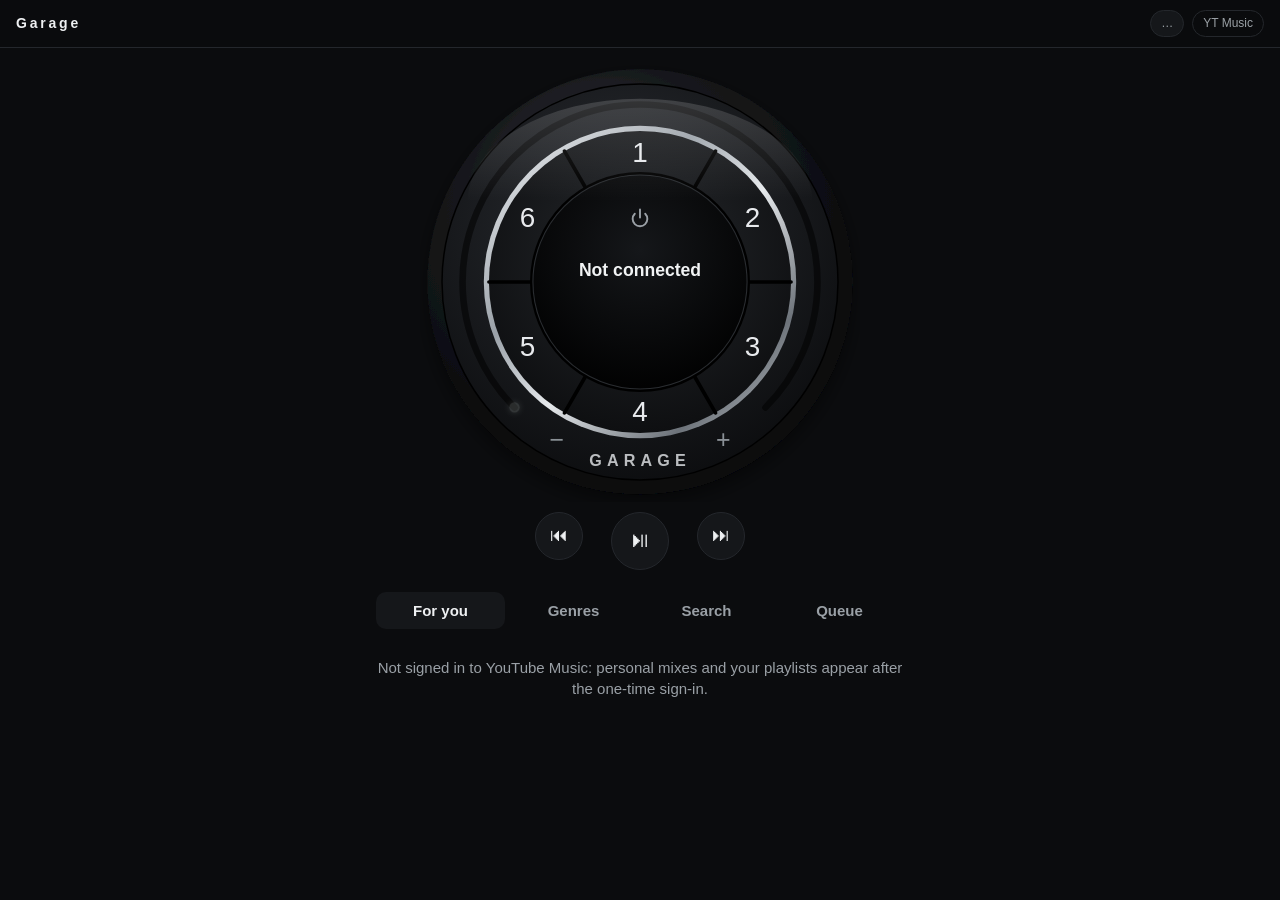
==== static/garage.html @ 5c854ef7 "Add garage SoundTouch controller and YouTube Music Drive the garage Bose SoundTouch SA-4 from bulb_v" ====
<!DOCTYPE html>
<html lang="en">
<head>
<meta charset="utf-8">
<meta name="viewport" content="width=device-width, initial-scale=1, viewport-fit=cover">
<meta name="apple-mobile-web-app-capable" content="yes">
<meta name="mobile-web-app-capable" content="yes">
<meta name="apple-mobile-web-app-status-bar-style" content="black-translucent">
<meta name="apple-mobile-web-app-title" content="Garage">
<meta name="theme-color" content="#0b0c0e">
<link rel="apple-touch-icon" href="/static/garage-icon.png">
<title>Garage</title>
<link rel="stylesheet" href="/static/garage.css">
</head>
<body>
<header class="top">
  <div class="brand">Garage</div>
  <button id="device-pill" class="pill" type="button">…</button>
  <span id="ytm-pill" class="pill ghost" title="YouTube Music">YT Music</span>
</header>

<main>
  <section class="controller-wrap">
    <svg id="ctl" viewBox="0 0 600 600" aria-label="Garage controller"></svg>
  </section>

  <section class="transport" aria-label="Playback">
    <button id="t-prev" class="tbtn" type="button" aria-label="Previous">⏮</button>
    <button id="t-play" class="tbtn big" type="button" aria-label="Play or pause">⏯</button>
    <button id="t-next" class="tbtn" type="button" aria-label="Next">⏭</button>
  </section>

  <nav class="tabs" role="tablist">
    <button class="tab active" data-tab="foryou" type="button">For you</button>
    <button class="tab" data-tab="genres" type="button">Genres</button>
    <button class="tab" data-tab="search" type="button">Search</button>
    <button class="tab" data-tab="queue" type="button">Queue</button>
  </nav>

  <section id="tab-foryou" class="panel active"></section>

  <section id="tab-genres" class="panel">
    <div id="genre-chips" class="chips"></div>
    <div id="genre-head" class="subhead hidden">
      <button id="genre-back" class="link" type="button">‹ Genres</button>
      <span id="genre-title"></span>
    </div>
    <div id="genre-items" class="list"></div>
  </section>

  <section id="tab-search" class="panel">
    <form id="search-form" class="search" autocomplete="off">
      <input id="search-q" type="search" placeholder="Songs, artists, albums…" enterkeyhint="search">
      <button type="submit">Search</button>
    </form>
    <div class="seg" id="search-kind">
      <button type="button" data-kind="songs" class="on">Songs</button>
      <button type="button" data-kind="albums">Albums</button>
      <button type="button" data-kind="playlists">Playlists</button>
      <button type="button" data-kind="videos">Videos</button>
    </div>
    <div id="search-results" class="list"></div>
  </section>

  <section id="tab-queue" class="panel">
    <div id="queue-list" class="list"></div>
  </section>
</main>

<div id="toast" class="toast" role="status" aria-live="polite"></div>
<script src="/static/garage.js"></script>
</body>
</html>
---- static/garage.css ----
:root {
  --bg: #0b0c0e;
  --panel: #15171a;
  --line: #24272c;
  --ink: #eef0f2;
  --mute: #9aa0a6;
  --green: #3ddc84;
  --amber: #ffcf70;
  --red: #ff6b6b;
  color-scheme: dark;
}
* { box-sizing: border-box; -webkit-tap-highlight-color: transparent; }
html, body { margin: 0; background: var(--bg); color: var(--ink);
  font: 15px/1.4 -apple-system, BlinkMacSystemFont, "Segoe UI", Roboto, sans-serif; }
body { padding: env(safe-area-inset-top) 0 calc(env(safe-area-inset-bottom) + 16px); }
button { font: inherit; color: inherit; cursor: pointer; }
.hidden { display: none !important; }

.top { position: sticky; top: 0; z-index: 5; display: flex; align-items: center; gap: 8px;
  padding: 10px 16px; background: rgba(11,12,14,.92); backdrop-filter: blur(10px);
  border-bottom: 1px solid var(--line); }
.brand { font-weight: 700; letter-spacing: .2em; font-size: 14px; flex: 1; }
.pill { border: 1px solid var(--line); background: var(--panel); border-radius: 999px;
  padding: 4px 10px; font-size: 12px; color: var(--mute); white-space: nowrap; }
.pill.ok { color: var(--green); border-color: rgba(61,220,132,.35); }
.pill.warn { color: var(--amber); border-color: rgba(255,207,112,.35); }
.pill.ghost { background: none; }

main { max-width: 560px; margin: 0 auto; padding: 0 16px; }
.controller-wrap { padding: 14px 0 4px; }
#ctl { display: block; width: 100%; max-width: 440px; margin: 0 auto; user-select: none;
  -webkit-user-select: none; touch-action: manipulation; }
#ctl .ring { cursor: grab; touch-action: none; }
#ctl .seg { cursor: pointer; fill: transparent; transition: fill .2s; }
#ctl .seg.on { fill: rgba(61,220,132,.10); }
#ctl .num { font: 500 38px -apple-system, Roboto, sans-serif; fill: #e8eaed; pointer-events: none;
  text-anchor: middle; dominant-baseline: central; }
#ctl .num.on { fill: var(--green); filter: url(#glow); }
#ctl .l1 { font: 600 24px -apple-system, Roboto, sans-serif; fill: #f1f3f4; text-anchor: middle; }
#ctl .l2 { font: 400 18px -apple-system, Roboto, sans-serif; fill: var(--mute); text-anchor: middle; }
#ctl .l3 { font: 400 16px -apple-system, Roboto, sans-serif; fill: var(--mute); text-anchor: middle; }
#ctl .live { fill: var(--green); font-weight: 600; }
#ctl .preview { fill: var(--amber); }
#ctl .gauge-bg { fill: none; stroke: #000; stroke-width: 9; stroke-linecap: round; opacity: .55; }
#ctl .gauge { fill: none; stroke: var(--green); stroke-width: 6; stroke-linecap: round; filter: url(#glow); }
#ctl .knob { fill: #e8f5ee; filter: url(#glow); }
#ctl .key { font: 300 34px -apple-system, Roboto, sans-serif; fill: #8a9096; text-anchor: middle;
  dominant-baseline: central; cursor: pointer; }
#ctl.off .gauge, #ctl.off .knob { opacity: .15; }

.transport { display: flex; justify-content: center; gap: 28px; padding: 6px 0 14px; }
.tbtn { width: 48px; height: 48px; border-radius: 50%; border: 1px solid var(--line);
  background: var(--panel); font-size: 18px; }
.tbtn.big { width: 58px; height: 58px; font-size: 22px; }
.tbtn:active { transform: scale(.95); }

.tabs { position: sticky; top: 49px; z-index: 4; display: flex; gap: 4px; padding: 8px 0;
  background: var(--bg); }
.tab { flex: 1; border: 0; background: none; padding: 8px 4px; border-radius: 10px; color: var(--mute);
  font-weight: 600; }
.tab.active { background: var(--panel); color: var(--ink); }
.panel { display: none; padding-bottom: 24px; }
.panel.active { display: block; }

.shelf h3, .subhead { font-size: 13px; text-transform: uppercase; letter-spacing: .08em;
  color: var(--mute); margin: 16px 0 8px; display: flex; gap: 10px; align-items: center; }
.cards { display: flex; gap: 12px; overflow-x: auto; scroll-snap-type: x mandatory; padding-bottom: 6px; }
.card { flex: 0 0 136px; scroll-snap-align: start; background: none; border: 0; padding: 0; text-align: left; }
.card img, .card .noimg { width: 136px; height: 136px; border-radius: 10px; object-fit: cover;
  background: var(--panel); display: block; }
.card .t { font-size: 13px; margin-top: 6px; display: -webkit-box; -webkit-line-clamp: 2;
  -webkit-box-orient: vertical; overflow: hidden; }
.card .s { font-size: 12px; color: var(--mute); white-space: nowrap; overflow: hidden; text-overflow: ellipsis; }

.chips { display: flex; flex-wrap: wrap; gap: 8px; padding-top: 6px; }
.chip { border: 1px solid var(--line); background: var(--panel); border-radius: 999px; padding: 7px 13px;
  font-size: 14px; }
.chip.mood { border-style: dashed; }

.search { display: flex; gap: 8px; padding-top: 6px; }
.search input { flex: 1; min-width: 0; padding: 10px 12px; border-radius: 10px; border: 1px solid var(--line);
  background: var(--panel); color: var(--ink); font-size: 16px; }
.search button { border: 0; border-radius: 10px; background: var(--green); color: #062612; font-weight: 700;
  padding: 0 14px; }
.seg { display: flex; gap: 4px; margin: 10px 0 4px; }
.seg button { flex: 1; border: 1px solid var(--line); background: none; border-radius: 8px; padding: 6px 0;
  font-size: 13px; color: var(--mute); }
.seg button.on { background: var(--panel); color: var(--ink); }

.list { display: flex; flex-direction: column; }
.row { display: flex; align-items: center; gap: 10px; padding: 8px 0; border-bottom: 1px solid var(--line); }
.row img, .row .noimg { width: 48px; height: 48px; border-radius: 6px; object-fit: cover; flex: 0 0 48px;
  background: var(--panel); }
.row .meta { flex: 1; min-width: 0; }
.row .t { white-space: nowrap; overflow: hidden; text-overflow: ellipsis; }
.row .s { font-size: 12px; color: var(--mute); white-space: nowrap; overflow: hidden; text-overflow: ellipsis; }
.row.current .t { color: var(--green); font-weight: 600; }
.row.pending { opacity: .55; }
.act { border: 1px solid var(--line); background: var(--panel); border-radius: 8px; min-width: 36px; height: 34px;
  font-size: 15px; padding: 0 8px; }
.act.play { color: var(--green); }
.empty { color: var(--mute); padding: 20px 0; text-align: center; }
.link { border: 0; background: none; color: var(--green); padding: 0; font: inherit; text-transform: none;
  letter-spacing: 0; }

.toast { position: fixed; left: 50%; bottom: calc(env(safe-area-inset-bottom) + 18px); transform: translateX(-50%);
  background: #23262b; color: var(--ink); border: 1px solid var(--line); border-radius: 12px; padding: 10px 14px;
  font-size: 14px; opacity: 0; transition: opacity .25s; pointer-events: none; max-width: calc(100% - 32px); }
.toast.show { opacity: 1; }
.toast.err { border-color: rgba(255,107,107,.5); color: var(--red); }
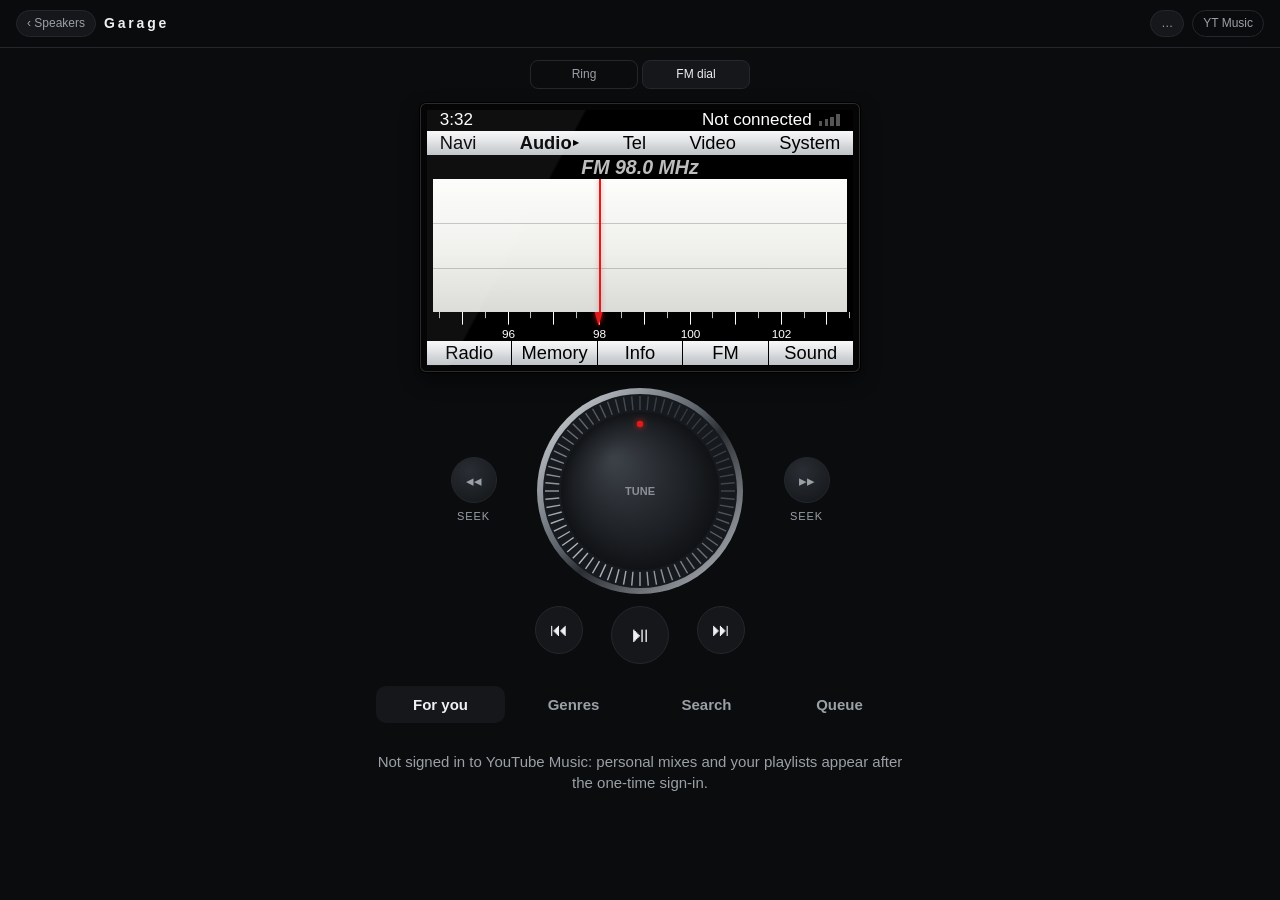
==== commit e86b97ec: "Add FM dial skin to the garage page and open it for Bose_out Give /garage a second controller look: " ====
--- a/static/garage.html
+++ b/static/garage.html
@@ -14,14 +14,49 @@
 </head>
 <body>
 <header class="top">
+  <a class="pill" href="/#speakers" title="Back to Bulb Voice and pick a speaker">‹ Speakers</a>
   <div class="brand">Garage</div>
   <button id="device-pill" class="pill" type="button">…</button>
   <span id="ytm-pill" class="pill ghost" title="YouTube Music">YT Music</span>
 </header>
 
 <main>
-  <section class="controller-wrap">
+  <div class="skin" role="group" aria-label="Controller style">
+    <button type="button" data-skin="ring">Ring</button>
+    <button type="button" data-skin="dial">FM dial</button>
+  </div>
+
+  <section class="controller-wrap" id="ring-wrap">
     <svg id="ctl" viewBox="0 0 600 600" aria-label="Garage controller"></svg>
+  </section>
+
+  <!-- FM dial: 2010s Mercedes (W212 Audio 20) radio screen over the same presets -->
+  <section class="dial-wrap hidden" id="dial-wrap">
+    <div class="bezel">
+      <div class="lcd" id="lcd">
+        <div class="sbar"><span id="d-clock"></span><span><span id="d-dev"></span><span class="sig" aria-hidden="true"><i></i><i></i><i></i><i></i></span></span></div>
+        <div class="bar" aria-hidden="true"><span>Navi</span><span class="sel">Audio</span><span>Tel</span><span>Video</span><span>System</span></div>
+        <div class="fstrip" id="d-strip" aria-live="polite"></div>
+        <div class="dialp" id="d-panel">
+          <div class="needle"></div>
+          <div class="mem" id="d-mem" hidden></div>
+          <div class="vol" id="d-vol" hidden>
+            <span class="vl"><span>Volume</span><span id="d-voldev"></span></span>
+            <span class="vn" id="d-vn"></span>
+            <div class="vbar"><i id="d-vfill"></i></div>
+          </div>
+        </div>
+        <div class="scale"><canvas id="d-scale" aria-hidden="true"></canvas></div>
+        <div class="bar keys" role="group" aria-label="Radio keys">
+          <button type="button" id="k-radio">Radio</button><button type="button" id="k-mem">Memory</button><button type="button" id="k-info">Info</button><button type="button" id="k-fm">FM</button><button type="button" id="k-sound">Sound</button>
+        </div>
+      </div>
+    </div>
+    <div class="dial">
+      <div class="side"><button class="sbtn" type="button" id="d-seekdn" aria-label="Previous station">◂◂</button>Seek</div>
+      <div class="dknob" id="d-knob" tabindex="0" role="slider" aria-label="Tuning wheel"><canvas id="d-knobc"></canvas></div>
+      <div class="side"><button class="sbtn" type="button" id="d-seekup" aria-label="Next station">▸▸</button>Seek</div>
+    </div>
   </section>
 
   <section class="transport" aria-label="Playback">
--- a/static/garage.css
+++ b/static/garage.css
@@ -25,6 +25,7 @@
 .pill.ok { color: var(--green); border-color: rgba(61,220,132,.35); }
 .pill.warn { color: var(--amber); border-color: rgba(255,207,112,.35); }
 .pill.ghost { background: none; }
+a.pill { text-decoration: none; }
 
 main { max-width: 560px; margin: 0 auto; padding: 0 16px; }
 .controller-wrap { padding: 14px 0 4px; }
@@ -47,6 +48,94 @@
 #ctl .key { font: 300 34px -apple-system, Roboto, sans-serif; fill: #8a9096; text-anchor: middle;
   dominant-baseline: central; cursor: pointer; }
 #ctl.off .gauge, #ctl.off .knob { opacity: .15; }
+
+.skin { display: flex; gap: 4px; max-width: 220px; margin: 12px auto 0; }
+.skin button { flex: 1; border: 1px solid var(--line); background: none; border-radius: 8px; padding: 5px 0;
+  font-size: 12px; color: var(--mute); }
+.skin button.on { background: var(--panel); color: var(--ink); }
+
+/* ---- FM dial: W212 Audio 20 screen (5.8" 400x240, 5:3) scaled to the page width ---- */
+.dial-wrap { padding: 14px 0 4px; max-width: 440px; margin: 0 auto; }
+.bezel { padding: 7px; border-radius: 6px; background: #050505;
+  box-shadow: inset 0 0 0 1px #2b2b2b, 0 0 0 1px #000, 0 8px 18px rgba(0,0,0,.5); }
+.lcd { aspect-ratio: 5 / 3; background: #000; position: relative; overflow: hidden; container-type: inline-size;
+  display: grid; grid-template-rows: 8% 10% 9% 1fr 11% 10%; user-select: none; -webkit-user-select: none;
+  font-family: "Avenir Next Condensed", "Roboto Condensed", "Arial Narrow", "Helvetica Neue", sans-serif; }
+.lcd::after { content: ""; position: absolute; inset: 0; pointer-events: none;
+  background: linear-gradient(118deg, rgba(255,255,255,.06) 0 28%, transparent 28.5%); }
+.sbar { display: flex; justify-content: space-between; align-items: center; padding: 0 3cqw; color: #fff;
+  font-size: 4cqw; font-weight: 500; }
+.sbar > span { display: inline-flex; align-items: center; gap: 1.6cqw; }
+.sig { display: inline-flex; gap: .5cqw; align-items: flex-end; height: 2.8cqw; }
+.sig i { width: .9cqw; background: #fff; display: block; }
+.sig i:nth-child(1) { height: 40%; } .sig i:nth-child(2) { height: 60%; }
+.sig i:nth-child(3) { height: 80%; } .sig i:nth-child(4) { height: 100%; }
+.lcd.off .sig i { background: #555; }
+.bar { display: flex; justify-content: space-between; align-items: stretch; padding: 0 2cqw; color: #000;
+  background: linear-gradient(180deg, #f7f8f9 0%, #e3e5e7 40%, #cfd2d5 70%, #bfc3c7 100%);
+  font-size: 4.3cqw; font-weight: 500; border-top: 1px solid #000; border-bottom: 1px solid #000; }
+.bar span, .bar button { display: flex; align-items: center; padding: 0 1cqw; background: none; border: 0;
+  font: inherit; color: inherit; }
+.bar .sel { font-weight: 700; }
+.bar .sel::after { content: "\25B8"; font-size: 2.6cqw; margin-left: .4cqw; }
+.lcd [hidden] { display: none !important; }
+.keys { padding: 0; }
+.keys button { flex: 1; justify-content: center; border-left: 1px solid #000; }
+.keys button:first-child { border-left: 0; }
+.keys button.sel::after { content: none; }
+.keys button.sel { background: linear-gradient(180deg, #b9bdc1, #e6e8ea); box-shadow: inset 0 1px 2px rgba(0,0,0,.45); }
+.keys button:focus-visible, .mem button:focus-visible { outline: 2px solid #fff; outline-offset: -2px; }
+.fstrip { display: grid; place-items: center; color: #fff; font-size: 4.6cqw; font-weight: 600; font-style: italic;
+  white-space: nowrap; overflow: hidden; padding: 0 3cqw; }
+.fstrip span { overflow: hidden; text-overflow: ellipsis; max-width: 100%; }
+.lcd.seek .fstrip { color: #bdbdbd; }
+.dialp { position: relative; overflow: hidden; margin: 0 1.4cqw;
+  background: linear-gradient(180deg, #fdfdfb 0%, #efefec 55%, #dadad6 100%); }
+/* two thin lines: three stripes, neighbours top and bottom, tuned station in the middle */
+.dialp::before, .dialp::after { content: ""; position: absolute; left: 0; right: 0; height: 1px;
+  background: rgba(0,0,0,.32); transform: scaleY(.6); transform-origin: top; z-index: 2; }
+.dialp::before { top: 33.333%; } .dialp::after { top: 66.666%; }
+.needle { position: absolute; top: 0; bottom: 0; left: 40%; width: .6cqw; background: #e01b1b;
+  box-shadow: 0 0 1.2cqw rgba(224,27,27,.45); z-index: 3; }
+.stn { position: absolute; white-space: nowrap; color: #5c5c5c; font-size: 4.4cqw; line-height: 1;
+  transform: translate(-.9cqw, -50%); transition: top .25s, font-size .25s, color .25s; }
+.stn.r0 { top: 16.666%; } .stn.r1 { top: 83.333%; }
+.stn b { font-weight: 400; font-size: 3cqw; color: #8a8a8a; margin-right: .4cqw; vertical-align: .6cqw; }
+.stn i { font-style: normal; margin-right: .8cqw; }
+.stn.cur { top: 50%; font-size: 7.4cqw; color: #666; letter-spacing: .02em; transform: translate(1.6cqw, -50%); }
+.stn.cur.air { color: #111; }
+.stn.cur b, .stn.cur i { display: none; }
+.lcd.seek .stn { color: #8c8c8c; }
+.mem { position: absolute; inset: 0; z-index: 4; background: inherit; display: grid; grid-template-columns: 1fr 1fr;
+  padding: 1.5cqw 2cqw; gap: 0 3cqw; }
+.mem button { display: flex; gap: 1.6cqw; align-items: center; background: none; border: 0;
+  border-bottom: 1px solid rgba(0,0,0,.32); font: inherit; font-size: 4.2cqw; color: #222; padding: 0 .5cqw; text-align: left; }
+.mem button b { font-weight: 600; color: #e01b1b; width: 2.5cqw; }
+.mem button i { margin-left: auto; font-style: normal; color: #777; font-size: 3.4cqw; font-variant-numeric: tabular-nums; }
+.mem button.on { background: linear-gradient(90deg, rgba(224,27,27,.16), transparent); color: #000; }
+/* Sound: the panel becomes a volume readout and the knob drives volume */
+.vol { position: absolute; inset: 0; z-index: 1; background: inherit; display: grid; grid-template-rows: 1fr 1fr 1fr;
+  align-items: center; padding: 0 3cqw; }
+.vol .vl { font-size: 4.2cqw; line-height: 1; color: #5c5c5c; display: flex; justify-content: space-between; }
+.vol .vn { font-size: 7.4cqw; line-height: 1; color: #111; font-variant-numeric: tabular-nums; }
+.vbar { height: 42%; background: #c4c4c1; position: relative; overflow: hidden;
+  -webkit-mask: repeating-linear-gradient(90deg, #000 0 2.6cqw, transparent 2.6cqw 3.2cqw);
+  mask: repeating-linear-gradient(90deg, #000 0 2.6cqw, transparent 2.6cqw 3.2cqw); }
+.vbar i { position: absolute; inset: 0 auto 0 0; background: #e01b1b; display: block; }
+.lcd.snd .needle { display: none; }
+.scale { position: relative; }
+.scale canvas { position: absolute; inset: 0; width: 100%; height: 100%; display: block; }
+
+.dial { display: grid; grid-template-columns: 1fr auto 1fr; align-items: center; gap: 8px; padding-top: 14px; }
+.side { display: grid; gap: 6px; justify-items: center; font-size: 11px; color: var(--mute);
+  letter-spacing: .08em; text-transform: uppercase; }
+.sbtn { width: 46px; height: 46px; border-radius: 50%; border: 1px solid var(--line);
+  background: radial-gradient(circle at 40% 30%, #2a2e34, #121417); font-size: 15px; }
+.sbtn:active { transform: scale(.95); }
+.dknob { width: 210px; height: 210px; max-width: 56vw; max-height: 56vw; border-radius: 50%; touch-action: none; cursor: grab; }
+.dknob:focus-visible { outline: 2px solid var(--green); outline-offset: 3px; }
+.dknob canvas { width: 100%; height: 100%; display: block; }
+@media (prefers-reduced-motion: reduce) { .stn { transition: none; } }
 
 .transport { display: flex; justify-content: center; gap: 28px; padding: 6px 0 14px; }
 .tbtn { width: 48px; height: 48px; border-radius: 50%; border: 1px solid var(--line);
